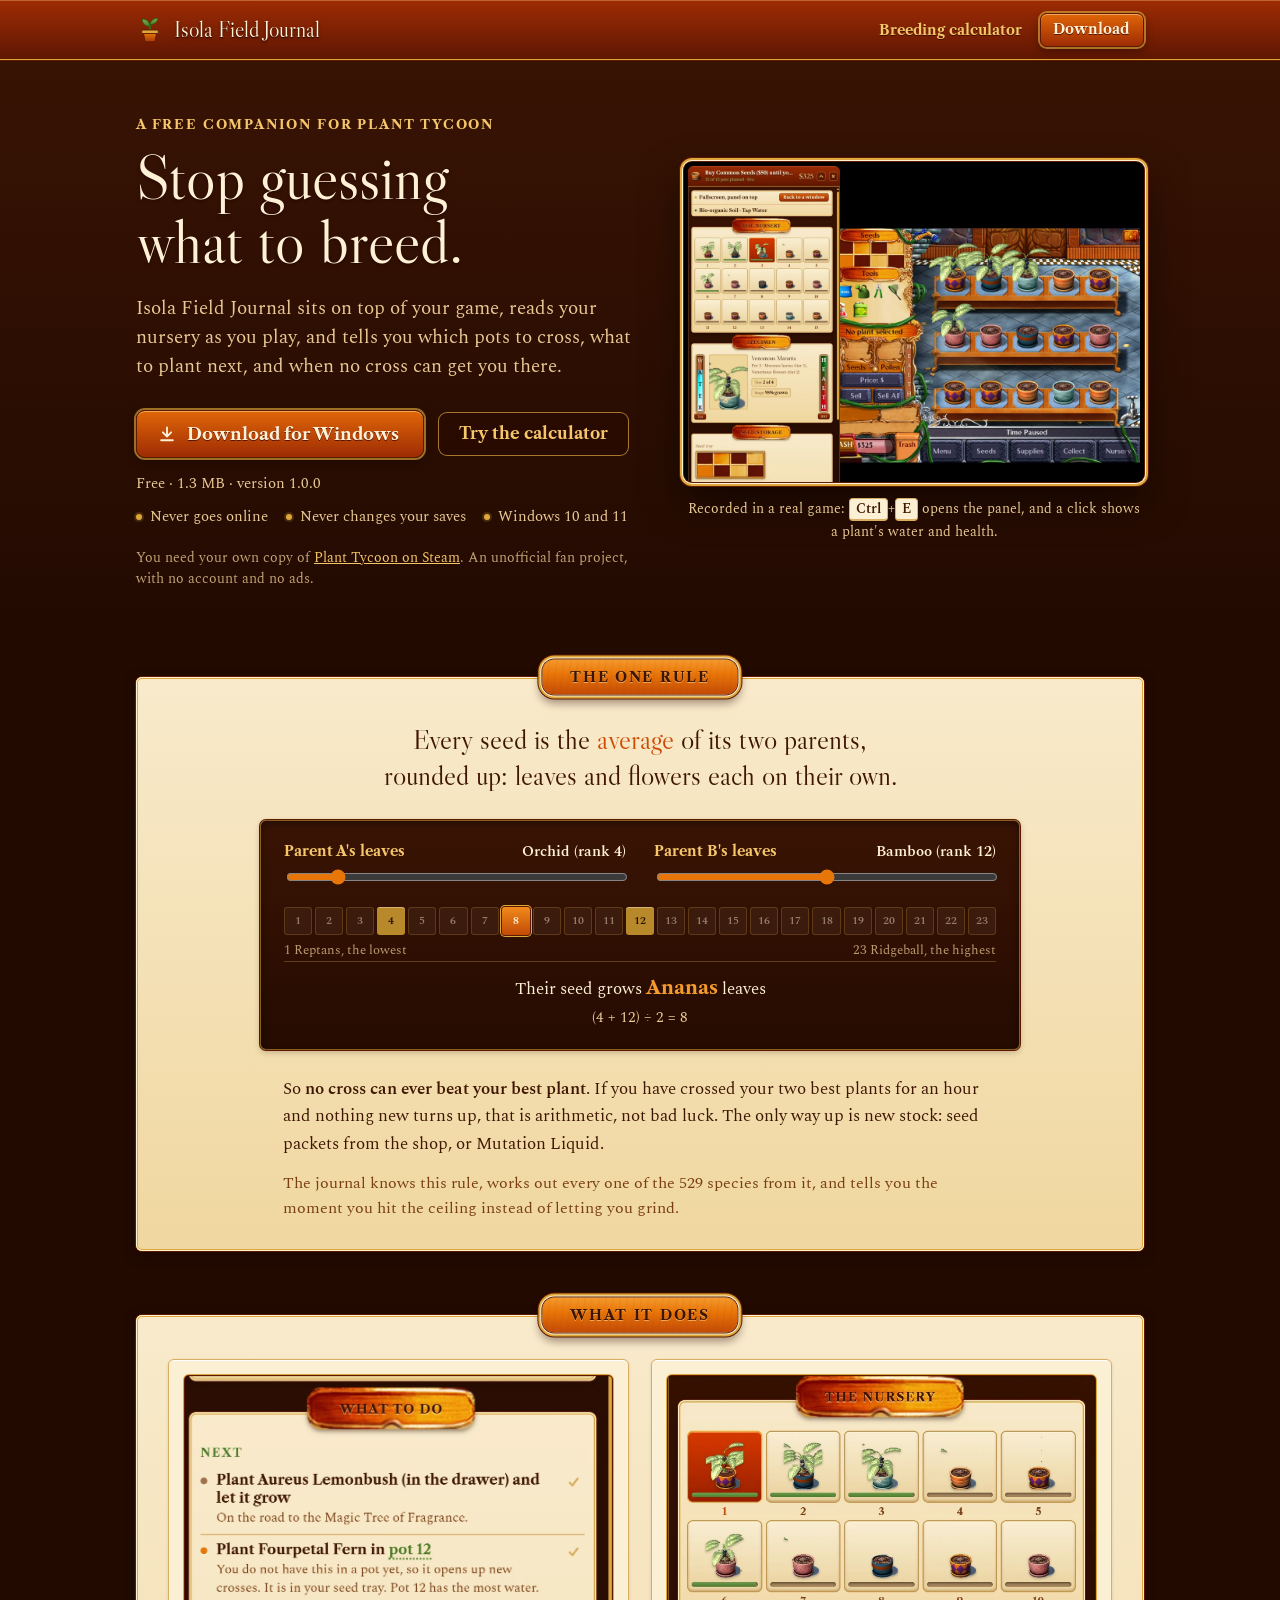
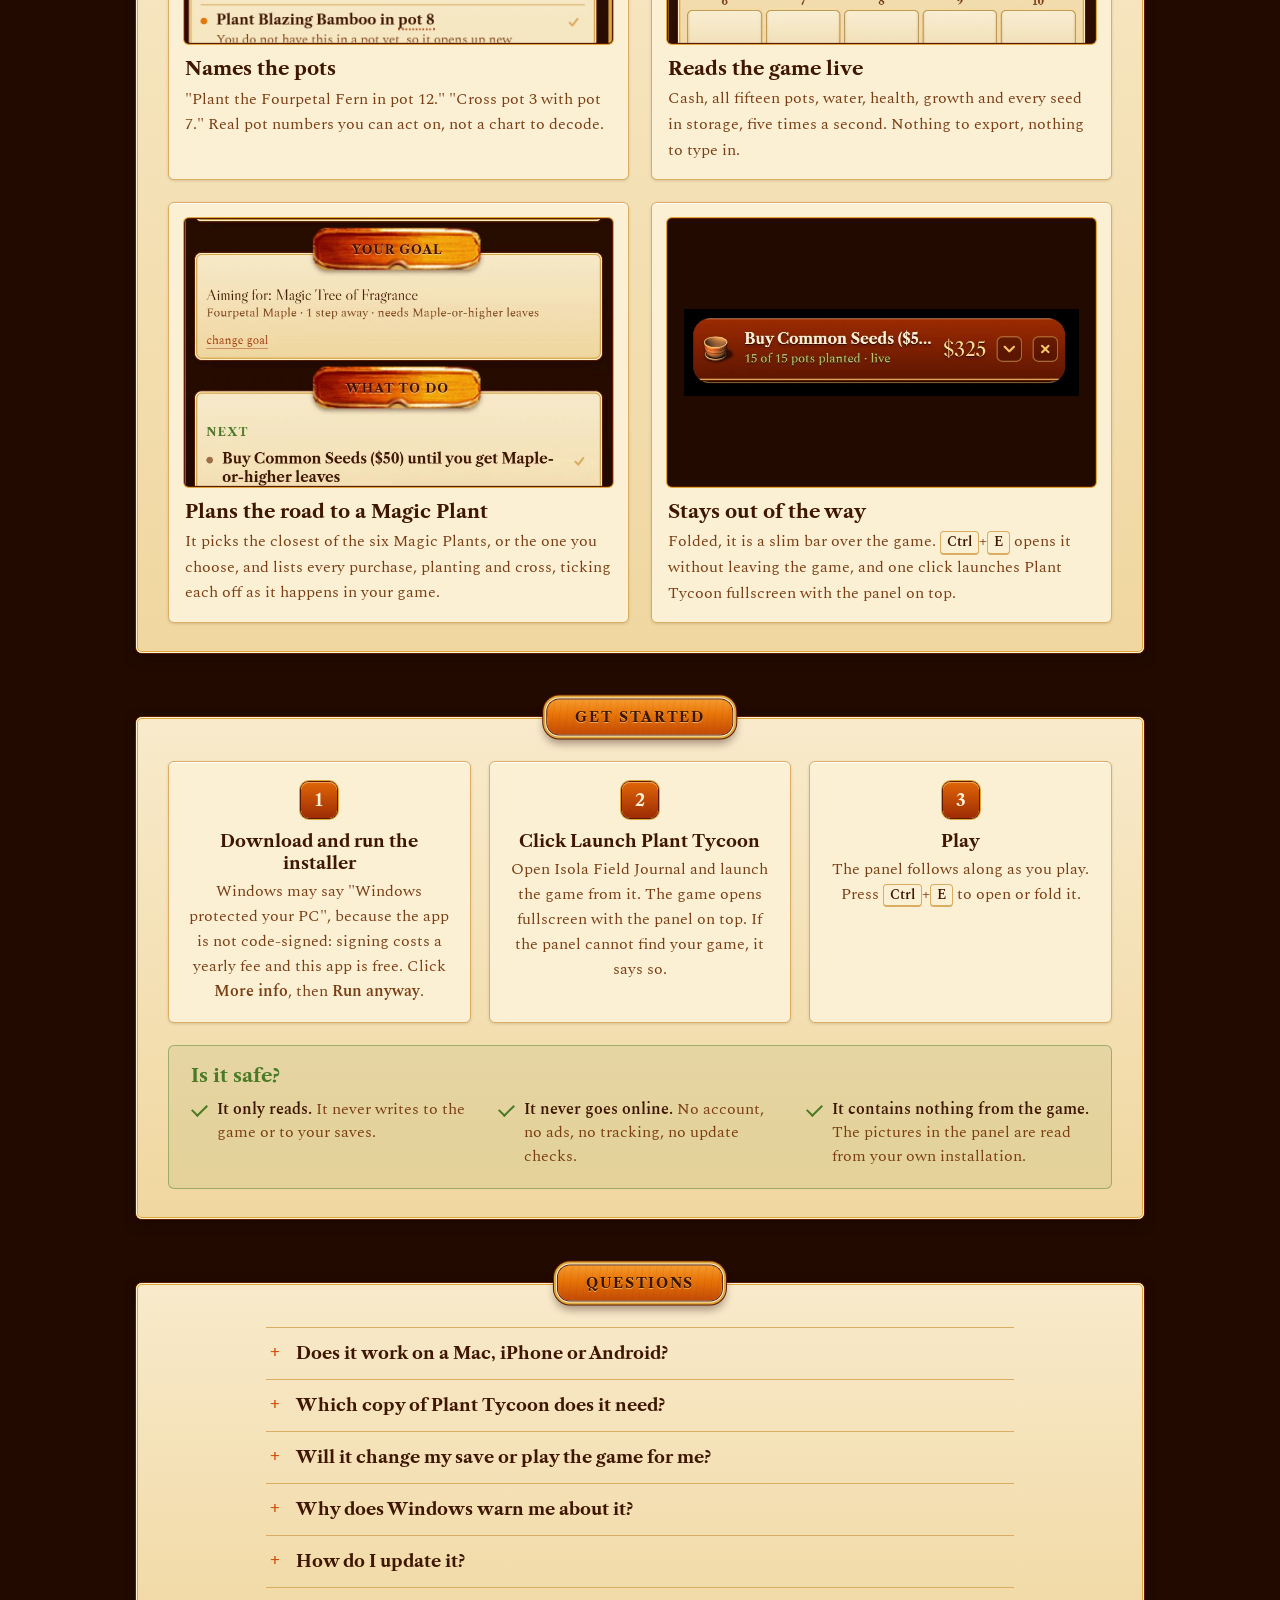
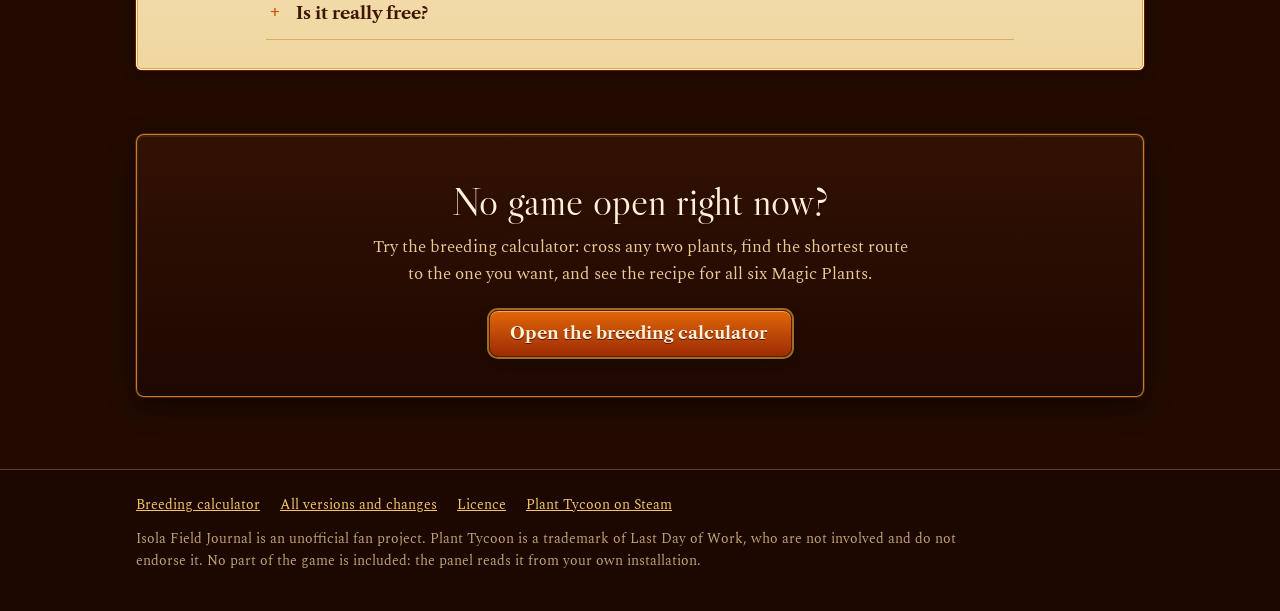
==== index.html @ 0d2daa2d "Isola Field Journal 1.0.0: website and breeding calculator Co-Authored-By: Claude Opus 5.5 <noreply@" ====
<!doctype html>
<html lang="en">
<head>
<meta charset="utf-8">
<meta name="viewport" content="width=device-width, initial-scale=1">
<title>Isola Field Journal: a live breeding companion for Plant Tycoon</title>
<meta name="description" content="A free overlay for Plant Tycoon on Windows. It reads your nursery as you play and tells you which pots to cross, what to plant next, and when no cross can get you there.">
<link rel="canonical" href="https://kjubikstronk.github.io/isola-field-journal/">
<meta property="og:type" content="website">
<meta property="og:site_name" content="Isola Field Journal">
<meta property="og:title" content="Isola Field Journal: stop guessing what to breed in Plant Tycoon">
<meta property="og:description" content="A free overlay that reads your nursery live and names the pots to cross. Windows, 1.3 MB, no account, nothing sent anywhere.">
<meta property="og:url" content="https://kjubikstronk.github.io/isola-field-journal/">
<meta property="og:image" content="https://kjubikstronk.github.io/isola-field-journal/media/og.png">
<meta property="og:image:width" content="1200">
<meta property="og:image:height" content="630">
<meta name="twitter:card" content="summary_large_image">
<meta name="color-scheme" content="dark">
<meta name="theme-color" content="#3A1404">
<link rel="icon" href="favicon.svg" type="image/svg+xml">
<link rel="stylesheet" href="site.css">
</head>
<body>

<header class="topbar">
  <div class="topbar-in">
    <a class="wordmark" href="./"><img src="favicon.svg" alt="" width="28" height="28">Isola Field Journal</a>
    <nav class="topnav" aria-label="Site">
      <a href="calculator.html">Breeding calculator</a>
      <a class="btn-wood small hide-small" href="https://github.com/Kjubikstronk/isola-field-journal/releases/latest/download/IsolaFieldJournal-setup.exe">Download</a>
    </nav>
  </div>
</header>

<main>
  <section class="hero">
    <div>
      <p class="eyebrow">A free companion for Plant Tycoon</p>
      <h1>Stop guessing what to breed.</h1>
      <p class="lede">Isola Field Journal sits on top of your game, reads your nursery as you play, and tells you which pots to cross, what to plant next, and when no cross can get you there.</p>
      <div class="cta-row">
        <a class="btn-wood" href="https://github.com/Kjubikstronk/isola-field-journal/releases/latest/download/IsolaFieldJournal-setup.exe">
          <svg viewBox="0 0 24 24" width="20" height="20" aria-hidden="true"><path d="M12 4v11M7 10l5 5 5-5M5 19.5h14" fill="none" stroke="currentColor" stroke-width="2.2" stroke-linecap="round" stroke-linejoin="round"/></svg>
          Download for Windows
        </a>
        <a class="btn-ghost" href="calculator.html">Try the calculator</a>
      </div>
      <p class="cta-meta">Free &middot; 1.3&nbsp;MB &middot; version 1.0.0</p>
      <ul class="trust" aria-label="In short">
        <li>Never goes online</li>
        <li>Never changes your saves</li>
        <li>Windows 10 and 11</li>
      </ul>
      <p class="only-small">On your phone? The app runs on a Windows PC, so open this page there. The <a href="calculator.html">breeding calculator</a> works right here.</p>
      <p class="fineprint">You need your own copy of <a href="https://store.steampowered.com/app/16120/Plant_Tycoon/">Plant Tycoon on Steam</a>. An unofficial fan project, with no account and no ads.</p>
    </div>
    <figure class="hero-media">
      <div class="frame">
        <video id="heroVideo" autoplay muted loop playsinline preload="metadata" poster="media/hero.webp" width="1180" height="820"
               aria-label="Real play: the folded panel sits beside Plant Tycoon, Ctrl+E opens it, and clicking pots shows each plant with its water and health.">
          <source src="media/hero.mp4" type="video/mp4">
        </video>
      </div>
      <figcaption>Recorded in a real game: <kbd>Ctrl</kbd>+<kbd>E</kbd> opens the panel, and a click shows a plant's water and health.</figcaption>
    </figure>
  </section>

  <section class="plate" aria-labelledby="ruleTitle">
    <h2 class="plaque" id="ruleTitle">The one rule</h2>
    <p class="big">Every seed is the <em>average</em> of its two parents, rounded up: leaves and flowers each on their own.</p>
    <div class="demo" id="demo">
      <div class="demo-parents">
        <div class="demo-row">
          <label for="rankA">Parent A's leaves</label>
          <output for="rankA" id="nameA">Orchid (rank 4)</output>
          <input type="range" id="rankA" min="1" max="23" value="4">
        </div>
        <div class="demo-row">
          <label for="rankB">Parent B's leaves</label>
          <output for="rankB" id="nameB">Bamboo (rank 12)</output>
          <input type="range" id="rankB" min="1" max="23" value="12">
        </div>
      </div>
      <div class="track" id="track" aria-hidden="true"></div>
      <div class="track-key" aria-hidden="true"><span>1 Reptans, the lowest</span><span>23 Ridgeball, the highest</span></div>
      <p class="demo-result" aria-live="polite">Their seed grows <strong id="nameChild">Ananas</strong> leaves <span class="demo-sum" id="rankChild">(4 + 12) &divide; 2 = 8</span></p>
    </div>
    <div class="narrow">
      <p>So <strong>no cross can ever beat your best plant</strong>. If you have crossed your two best plants for an hour and nothing new turns up, that is arithmetic, not bad luck. The only way up is new stock: seed packets from the shop, or Mutation Liquid.</p>
      <p class="note">The journal knows this rule, works out every one of the 529 species from it, and tells you the moment you hit the ceiling instead of letting you grind.</p>
    </div>
  </section>

  <section class="plate" aria-labelledby="doesTitle">
    <h2 class="plaque" id="doesTitle">What it does</h2>
    <div class="features">
      <article class="feature">
        <figure class="shot"><img src="media/advice.webp" width="950" height="593" alt="The panel's advice: plant the Aureus Lemonbush from the drawer, then which seed goes in which numbered pot." loading="lazy"></figure>
        <div>
          <h3>Names the pots</h3>
          <p>"Plant the Fourpetal Fern in pot 12." "Cross pot 3 with pot 7." Real pot numbers you can act on, not a chart to decode.</p>
        </div>
      </article>
      <article class="feature">
        <figure class="shot"><img src="media/seeds.webp" width="760" height="474" alt="The nursery in the panel during real play: the player's own plants in pots 1, 2, 3 and 6, with pot 1 selected." loading="lazy"></figure>
        <div>
          <h3>Reads the game live</h3>
          <p>Cash, all fifteen pots, water, health, growth and every seed in storage, five times a second. Nothing to export, nothing to type in.</p>
        </div>
      </article>
      <article class="feature">
        <figure class="shot"><img src="media/road.webp" width="760" height="474" alt="The goal in the panel during real play: aiming for the Magic Tree of Fragrance, one step away, and the next thing to do." loading="lazy"></figure>
        <div>
          <h3>Plans the road to a Magic Plant</h3>
          <p>It picks the closest of the six Magic Plants, or the one you choose, and lists every purchase, planting and cross, ticking each off as it happens in your game.</p>
        </div>
      </article>
      <article class="feature">
        <figure class="shot is-bar"><img src="media/bar.webp" width="680" height="150" alt="The panel folded into a slim bar during real play: the next step, 15 of 15 pots planted, read live, and the cash." loading="lazy"></figure>
        <div>
          <h3>Stays out of the way</h3>
          <p>Folded, it is a slim bar over the game. <kbd>Ctrl</kbd>+<kbd>E</kbd> opens it without leaving the game, and one click launches Plant Tycoon fullscreen with the panel on top.</p>
        </div>
      </article>
    </div>
  </section>

  <section class="plate" id="start" aria-labelledby="startTitle">
    <h2 class="plaque" id="startTitle">Get started</h2>
    <ol class="steps">
      <li>
        <strong>Download and run the installer</strong>
        <p>Windows may say "Windows protected your PC", because the app is not code-signed: signing costs a yearly fee and this app is free. Click <b>More info</b>, then <b>Run anyway</b>.</p>
      </li>
      <li>
        <strong>Click Launch Plant Tycoon</strong>
        <p>Open Isola Field Journal and launch the game from it. The game opens fullscreen with the panel on top. If the panel cannot find your game, it says so.</p>
      </li>
      <li>
        <strong>Play</strong>
        <p>The panel follows along as you play. Press <kbd>Ctrl</kbd>+<kbd>E</kbd> to open or fold it.</p>
      </li>
    </ol>
    <div class="safe">
      <h3>Is it safe?</h3>
      <ul>
        <li><b>It only reads.</b> It never writes to the game or to your saves.</li>
        <li><b>It never goes online.</b> No account, no ads, no tracking, no update checks.</li>
        <li><b>It contains nothing from the game.</b> The pictures in the panel are read from your own installation.</li>
      </ul>
    </div>
  </section>

  <section class="plate" aria-labelledby="faqTitle">
    <h2 class="plaque" id="faqTitle">Questions</h2>
    <div class="faq">
      <details>
        <summary>Does it work on a Mac, iPhone or Android?</summary>
        <p>No. It is for Windows 10 and 11, with the PC version of Plant Tycoon.</p>
      </details>
      <details>
        <summary>Which copy of Plant Tycoon does it need?</summary>
        <p>It is tested with the Steam version. Other PC copies installed in the usual places should work too; if the panel cannot find the game, it tells you where it looked.</p>
      </details>
      <details>
        <summary>Will it change my save or play the game for me?</summary>
        <p>Neither. It never writes anything, and it never clicks anything. It tells you what to do; you still play.</p>
      </details>
      <details>
        <summary>Why does Windows warn me about it?</summary>
        <p>Windows warns about every program that is not code-signed, and signing costs a yearly fee. This app is free, so it is not signed. Click "More info", then "Run anyway".</p>
      </details>
      <details>
        <summary>How do I update it?</summary>
        <p>Download the latest version from this page and install it over the old one. Hover over the panel's close button to see which version you have. The app never checks online by itself.</p>
      </details>
      <details>
        <summary>Is it really free?</summary>
        <p>Yes. No ads, no account, nothing to buy, now or later.</p>
      </details>
    </div>
  </section>

  <section class="closing">
    <h2>No game open right now?</h2>
    <p>Try the breeding calculator: cross any two plants, find the shortest route to the one you want, and see the recipe for all six Magic Plants.</p>
    <a class="btn-wood" href="calculator.html">Open the breeding calculator</a>
  </section>
</main>

<footer class="footer">
  <div class="footer-in">
    <nav aria-label="More">
      <a href="calculator.html">Breeding calculator</a>
      <a href="https://github.com/Kjubikstronk/isola-field-journal/releases">All versions and changes</a>
      <a href="LICENSE.txt">Licence</a>
      <a href="https://store.steampowered.com/app/16120/Plant_Tycoon/">Plant Tycoon on Steam</a>
    </nav>
    <p>Isola Field Journal is an unofficial fan project. Plant Tycoon is a trademark of Last Day of Work, who are not involved and do not endorse it. No part of the game is included: the panel reads it from your own installation.</p>
  </div>
</footer>

<script type="module" src="hook.js"></script>
</body>
</html>
---- site.css ----
/* Isola Field Journal - the website. The same field-journal look as the app
   (DESIGN.md): dark wood ground, golden cream paper, dark red-brown ink, and
   the plaque's materials - wood, gold rim - drawn in CSS. No game art. */

@font-face { font-family: "Libre Caslon Display"; src: url(fonts/libre-caslon-display-latin-400-normal.woff2) format("woff2"); font-weight: 400; font-display: swap; }
@font-face { font-family: "Libre Caslon Text"; src: url(fonts/libre-caslon-text-latin-400-normal.woff2) format("woff2"); font-weight: 400; font-display: swap; }
@font-face { font-family: "Libre Caslon Text"; src: url(fonts/libre-caslon-text-latin-700-normal.woff2) format("woff2"); font-weight: 700; font-display: swap; }
@font-face { font-family: Spectral; src: url(fonts/spectral-latin-400-normal.woff2) format("woff2"); font-weight: 400; font-display: swap; }
@font-face { font-family: Spectral; src: url(fonts/spectral-latin-600-normal.woff2) format("woff2"); font-weight: 600; font-display: swap; }

/* One theme, on purpose: the journal is dark wood with paper on it, in light
   and dark mode alike, as in the app. */
:root {
  color-scheme: dark;
  --ground-top: #3A1404;
  --ground: #220A01;
  --bar: linear-gradient(180deg, #9E2C04 0%, #5E1602 100%);
  --paper: linear-gradient(180deg, #F8EACB 0%, #F0D7A0 100%);
  --paper-flat: #F4E1B5;
  --paper-light: #FBF0D4;
  --paper-deep: #EFD59B;
  --paper-edge: #D9AE62;
  --ink: #3E1602;
  --ink-soft: #7A3E14;
  --on-ground: #FFF1D6;
  --on-ground-soft: #E9C994;
  --brass-light: #F6C76A;
  --rim-dark: #5D1A00;
  --rim-light: #FFF1D6;
  --rim-gold: #DDA73B;
  --wood-light: #E87508;
  --wood: #CF4A04;
  --wood-red: #941E00;
  --moss: #4A7A26;
  --terracotta: #B52002;
  --link: #A8380A;
  --rim: 0 0 0 1px var(--rim-dark), inset 0 0 0 1px var(--rim-light), inset 0 0 0 2px var(--rim-gold);
  --carved: 0 1px 0 rgba(40, 8, 0, .9), 0 2px 3px rgba(40, 8, 0, .55);
  --t1: #7D8F5A;
  --t2: #4A7A26;
  --t3: linear-gradient(180deg, #E87508, #CF4A04);
  --t4: linear-gradient(180deg, #CF3800, #941E00);
  --t1-flat: #7D8F5A; --t2-flat: #4A7A26; --t3-flat: #DB6006; --t4-flat: #B12B00;
}

* { box-sizing: border-box; }
html { -webkit-text-size-adjust: 100%; scroll-padding-top: 16px; }
body {
  margin: 0;
  min-height: 100vh;
  background: var(--ground) linear-gradient(180deg, var(--ground-top) 0, var(--ground) 640px) no-repeat;
  color: var(--on-ground);
  font: 400 17px/1.6 Spectral, Georgia, serif;
  font-variant-numeric: lining-nums;
  -webkit-font-smoothing: antialiased;
  text-rendering: optimizeLegibility;
}
img, video { display: block; max-width: 100%; height: auto; }
a { color: inherit; }
:focus-visible { outline: 2px solid var(--brass-light); outline-offset: 2px; border-radius: 3px; }
.sr-only { position: absolute; width: 1px; height: 1px; margin: -1px; padding: 0; overflow: hidden; clip: rect(0 0 0 0); white-space: nowrap; border: 0; }

/* ---- the bar across the top: the app's own wood bar ---- */
.topbar {
  background: var(--bar);
  border-bottom: 1px solid var(--rim-dark);
  box-shadow: inset 0 1px 0 rgba(255, 200, 120, .35), inset 0 -1px 0 var(--rim-gold);
}
.topbar-in {
  max-width: 1040px;
  margin: 0 auto;
  padding: 0 16px;
  min-height: 60px;
  display: flex;
  align-items: center;
  gap: 16px;
}
.wordmark {
  display: flex;
  align-items: center;
  gap: 10px;
  text-decoration: none;
  font: 400 22px/1.1 "Libre Caslon Display", Georgia, serif;
  color: var(--rim-light);
  text-shadow: var(--carved);
  margin-right: auto;
}
.wordmark img { width: 28px; height: 28px; }
.topnav { display: flex; align-items: center; gap: 18px; }
.topnav a:not(.btn-wood) {
  font: 700 14px/1 "Libre Caslon Text", Georgia, serif;
  color: var(--brass-light);
  text-decoration: none;
  text-shadow: 0 1px 0 rgba(40, 8, 0, .7);
}
.topnav a:not(.btn-wood):hover { color: var(--rim-light); }

main { max-width: 1040px; margin: 0 auto; padding: 0 16px 24px; }

/* ---- buttons: a piece of the plaque's wood with its gold edge ---- */
.btn-wood {
  display: inline-flex;
  align-items: center;
  gap: 10px;
  padding: 13px 24px 13px 20px;
  border: 1px solid var(--rim-dark);
  border-radius: 9px;
  background: linear-gradient(180deg, #E06608 0%, #9E2C04 100%);
  box-shadow: inset 0 1px 0 rgba(243, 174, 105, .9), 0 0 0 2px rgba(221, 167, 59, .65), 0 4px 10px rgba(20, 6, 0, .45);
  color: var(--rim-light);
  text-shadow: 0 1px 0 rgba(60, 10, 0, .8);
  font: 700 17px/1.1 "Libre Caslon Text", Georgia, serif;
  text-decoration: none;
  cursor: pointer;
  transition: scale .15s ease-out;
}
.btn-wood:hover { background: linear-gradient(180deg, #EE7A10 0%, #B23604 100%); color: #fff; }
.btn-wood:active { scale: .96; }
.btn-wood svg { flex: 0 0 auto; }
.btn-wood.small { padding: 8px 14px 8px 12px; font-size: 14px; gap: 7px; border-radius: 7px; }

.btn-paper {
  display: inline-flex;
  align-items: center;
  gap: 8px;
  padding: 9px 16px;
  border: 1px solid var(--paper-edge);
  border-radius: 7px;
  background: var(--paper-light);
  box-shadow: inset 0 1px 0 #fff, 0 1px 2px rgba(60, 20, 0, .18);
  color: var(--ink);
  font: 700 14px/1.1 "Libre Caslon Text", Georgia, serif;
  text-decoration: none;
  cursor: pointer;
  transition: scale .15s ease-out;
}
.btn-paper:hover { background: #fff; border-color: var(--rim-gold); }
.btn-paper:active { scale: .96; }

/* The quiet second button on the dark wood: a gold outline. */
.btn-ghost {
  display: inline-flex;
  align-items: center;
  padding: 12px 20px;
  border-radius: 9px;
  border: 1px solid rgba(221, 167, 59, .7);
  background: rgba(40, 8, 0, .35);
  color: var(--brass-light);
  font: 700 16px/1.1 "Libre Caslon Text", Georgia, serif;
  text-decoration: none;
  transition: scale .15s ease-out;
}
.btn-ghost:hover { background: rgba(221, 167, 59, .18); color: var(--rim-light); }
.btn-ghost:active { scale: .96; }

/* ---- hero ---- */
.hero {
  display: grid;
  grid-template-columns: minmax(0, 1.05fr) minmax(0, .95fr);
  gap: 40px;
  align-items: center;
  padding: 56px 0 24px;
}
.eyebrow {
  margin: 0 0 12px;
  font: 700 13px/1.2 "Libre Caslon Text", Georgia, serif;
  letter-spacing: .14em;
  text-transform: uppercase;
  color: var(--brass-light);
  text-wrap: balance;
}
/* A phone cannot run it: say so where the download button is. */
.only-small { display: none; }
@media (max-width: 760px) {
  .only-small { display: block; margin: 14px 0 0; font-size: 15px; color: var(--on-ground-soft); }
  .only-small a { color: var(--brass-light); }
}
h1 {
  margin: 0;
  font: 400 clamp(38px, 6.2vw, 62px)/1.04 "Libre Caslon Display", Georgia, serif;
  color: var(--rim-light);
  text-shadow: var(--carved);
  text-wrap: balance;
}
.lede {
  margin: 20px 0 28px;
  max-width: 34em;
  font-size: 19px;
  line-height: 1.55;
  color: var(--on-ground-soft);
  text-wrap: pretty;
}
.cta-row { display: flex; flex-wrap: wrap; align-items: center; gap: 12px 14px; }
.cta-meta { margin: 14px 0 0; font-size: 15px; color: var(--on-ground-soft); }
/* Three short facts, set off by gold dots. */
.trust { list-style: none; margin: 10px 0 0; padding: 0; display: flex; flex-wrap: wrap; gap: 4px 18px; font-size: 14.5px; color: var(--on-ground-soft); }
.trust li { display: inline-flex; align-items: center; gap: 8px; }
.trust li::before { content: ""; width: 6px; height: 6px; border-radius: 50%; background: var(--rim-gold); box-shadow: 0 0 0 2px rgba(221, 167, 59, .2); }
.fineprint { margin: 18px 0 0; font-size: 14px; line-height: 1.5; color: rgba(233, 201, 148, .8); max-width: 36em; }
.fineprint a { color: var(--brass-light); }

/* The picture of the panel sits in a gilt frame, like the app's gauges. */
.hero-media { margin: 0; justify-self: center; }
.frame {
  margin: 0;
  border-radius: 8px;
  overflow: hidden;
  background: var(--ground);
  box-shadow: 0 0 0 1px var(--rim-dark), 0 0 0 2px var(--rim-light), 0 0 0 4px var(--rim-gold),
    0 0 0 5px var(--rim-dark), 0 18px 40px rgba(0, 0, 0, .55);
}
.frame img, .frame video { width: 100%; }
.hero-media .frame { max-width: 520px; }
.hero-media figcaption { margin-top: 16px; text-align: center; font-size: 14px; line-height: 1.6; color: var(--on-ground-soft); }

/* ---- plates: paper with the plaque's rim, the title mounted on its top edge ---- */
.plate {
  position: relative;
  margin-top: 64px;
  padding: 44px 32px 30px;
  border-radius: 6px;
  background: var(--paper);
  color: var(--ink);
  box-shadow: var(--rim), 0 4px 12px rgba(20, 6, 0, .5);
}
.plate > .plaque { position: absolute; top: 0; left: 50%; transform: translate(-50%, -50%); }
.plaque {
  margin: 0;
  display: inline-block;
  padding: 10px 28px 11px;
  border-radius: 12px;
  font: 700 14px/1 "Libre Caslon Text", Georgia, serif;
  letter-spacing: .12em;
  text-transform: uppercase;
  white-space: nowrap;
  color: #3B1402;
  text-shadow: 0 1px 0 rgba(255, 228, 170, .55);
  background:
    repeating-linear-gradient(97deg, rgba(150, 40, 0, .09) 0 1px, transparent 1px 7px),
    linear-gradient(180deg, #F59A2C 0%, #E87508 42%, #C24A06 100%);
  box-shadow: 0 0 0 1px var(--rim-dark), 0 0 0 2px var(--rim-light), 0 0 0 4px var(--rim-gold),
    0 0 0 5px var(--rim-dark), 0 6px 8px 3px rgba(40, 8, 0, .4);
}
.plate h3 {
  margin: 0 0 6px;
  font: 700 19px/1.25 "Libre Caslon Text", Georgia, serif;
  color: var(--ink);
}
.plate p { margin: 0 0 14px; text-wrap: pretty; }
.plate p:last-child { margin-bottom: 0; }
.plate a { color: var(--link); }
.plate .big {
  font: 400 clamp(22px, 3.2vw, 28px)/1.3 "Libre Caslon Display", Georgia, serif;
  color: var(--ink);
  text-align: center;
  max-width: 26em;
  margin: 0 auto 26px;
  text-wrap: balance;
}
.plate .big em { font-style: normal; color: var(--wood); }
.plate .note { color: var(--ink-soft); font-size: 15.5px; }
.narrow { max-width: 42em; margin-left: auto; margin-right: auto; }

/* ---- the one rule, live ---- */
/* The demo sits in a dark wood inset on the paper, like the panel's own bar. */
.demo {
  max-width: 760px;
  margin: 0 auto 26px;
  padding: 22px 24px 20px;
  border-radius: 6px;
  background: linear-gradient(180deg, #3A1404 0%, #250B01 100%);
  color: var(--on-ground);
  box-shadow: 0 0 0 1px var(--rim-dark), inset 0 0 0 1px rgba(221, 167, 59, .55), inset 0 3px 8px rgba(0, 0, 0, .45),
    0 2px 6px rgba(40, 10, 0, .25);
}
.demo-parents { display: grid; grid-template-columns: repeat(2, minmax(0, 1fr)); gap: 14px 28px; }
.demo-row {
  display: grid;
  grid-template-columns: minmax(0, 1fr) auto;
  align-items: baseline;
  gap: 6px 12px;
}
.demo-row label { font: 700 14px/1.3 "Libre Caslon Text", Georgia, serif; color: var(--brass-light); }
.demo-row output { font: 600 15px/1.2 Spectral, Georgia, serif; color: var(--on-ground); text-align: right; }
.demo-row input[type="range"] { grid-column: 1 / -1; width: 100%; accent-color: var(--wood-light); }
/* The 23 ranks as numbered tiles: the parents in gold, the seed in the plaque's wood. */
.track {
  display: grid;
  grid-template-columns: repeat(23, minmax(0, 1fr));
  gap: 3px;
  margin: 20px 0 6px;
}
.track span {
  display: grid;
  place-items: center;
  height: 28px;
  border-radius: 3px;
  font: 600 11px/1 Spectral, Georgia, serif;
  font-variant-numeric: tabular-nums;
  color: rgba(255, 241, 214, .45);
  background: rgba(255, 241, 214, .05);
  box-shadow: inset 0 0 0 1px rgba(221, 167, 59, .22);
}
.track span.is-a, .track span.is-b { background: #B8892B; color: #2A0E02; box-shadow: inset 0 1px 0 rgba(255, 241, 214, .4); }
.track span.is-child {
  background: linear-gradient(180deg, #F08A1C, #C24A06);
  color: var(--rim-light);
  box-shadow: 0 0 0 1px var(--rim-dark), 0 0 0 2px var(--rim-gold);
}
.track-key { display: flex; justify-content: space-between; gap: 12px; font-size: 12.5px; color: rgba(233, 201, 148, .75); }
.demo-result {
  margin: 16px 0 0;
  padding-top: 14px;
  border-top: 1px solid rgba(221, 167, 59, .3);
  text-align: center;
  font-size: 17px;
}
.demo-result strong { font: 700 19px/1.3 "Libre Caslon Text", Georgia, serif; color: #F59A2C; }
.demo-sum { display: block; margin-top: 4px; font-size: 14.5px; color: var(--on-ground-soft); font-variant-numeric: tabular-nums; }

/* ---- what it does ---- */
.features {
  display: grid;
  grid-template-columns: repeat(2, minmax(0, 1fr));
  gap: 22px;
}
.feature {
  display: flex;
  flex-direction: column;
  gap: 14px;
  padding: 16px;
  border-radius: 6px;
  background: var(--paper-light);
  border: 1px solid var(--paper-edge);
  box-shadow: inset 0 1px 0 #fff, 0 1px 3px rgba(60, 20, 0, .15);
}
.feature .shot {
  margin: 0;
  border-radius: 4px;
  overflow: hidden;
  background: var(--ground);
  box-shadow: 0 0 0 1px var(--rim-dark), 0 0 0 2px var(--rim-gold);
}
.feature .shot img { width: 100%; outline: 1px solid rgba(0, 0, 0, .1); outline-offset: -1px; }
/* The folded bar is a strip: it sits in the middle of a frame as tall as the others. */
.feature .shot.is-bar { aspect-ratio: 950 / 593; display: grid; place-items: center; padding: 0 16px; }
.feature .shot.is-bar img { outline: 0; }
.feature p { font-size: 16px; color: var(--ink-soft); }

/* ---- getting started ---- */
/* Three step cards side by side, each numbered on a piece of the plaque's wood. */
.steps {
  list-style: none;
  margin: 0;
  padding: 0;
  display: grid;
  grid-template-columns: repeat(3, minmax(0, 1fr));
  gap: 18px;
  counter-reset: step;
}
.steps li {
  counter-increment: step;
  padding: 20px 18px 18px;
  border-radius: 6px;
  background: var(--paper-light);
  border: 1px solid var(--paper-edge);
  box-shadow: inset 0 1px 0 #fff, 0 1px 3px rgba(60, 20, 0, .15);
  text-align: center;
}
.steps li::before {
  content: counter(step);
  width: 36px;
  height: 36px;
  margin: 0 auto 12px;
  display: grid;
  place-items: center;
  border-radius: 8px;
  font: 700 17px/1 "Libre Caslon Text", Georgia, serif;
  color: var(--rim-light);
  background: linear-gradient(180deg, #E06608, #9E2C04);
  box-shadow: 0 0 0 1px var(--rim-dark), 0 0 0 2px var(--rim-gold), inset 0 1px 0 rgba(243, 174, 105, .8);
}
.steps strong { font: 700 17px/1.3 "Libre Caslon Text", Georgia, serif; display: block; margin-bottom: 6px; }
.steps p { margin: 0; font-size: 15.5px; color: var(--ink-soft); }
kbd {
  display: inline-block;
  padding: 1px 6px;
  border-radius: 4px;
  border: 1px solid var(--paper-edge);
  border-bottom-width: 2px;
  background: var(--paper-light);
  font: 600 14px/1.3 Spectral, Georgia, serif;
  color: var(--ink);
}
.safe {
  margin: 22px 0 0;
  padding: 18px 22px 20px;
  border-radius: 6px;
  background: rgba(74, 122, 38, .08);
  border: 1px solid rgba(74, 122, 38, .45);
}
.safe h3 { color: var(--moss); margin-bottom: 10px; }
.safe ul { list-style: none; margin: 0; padding: 0; display: grid; grid-template-columns: repeat(3, minmax(0, 1fr)); gap: 10px 24px; }
.safe li { position: relative; padding-left: 26px; font-size: 15.5px; line-height: 1.5; color: var(--ink-soft); }
.safe li b { color: var(--ink); }
/* A drawn check mark, in the moss green of "go". */
.safe li::before {
  content: "";
  position: absolute;
  left: 4px;
  top: 3px;
  width: 7px;
  height: 13px;
  border: solid var(--moss);
  border-width: 0 2.5px 2.5px 0;
  transform: rotate(45deg);
}

/* ---- questions ---- */
.faq { max-width: 44em; margin: 0 auto; }
.faq details { border-top: 1px solid var(--paper-edge); }
.faq details:last-child { border-bottom: 1px solid var(--paper-edge); }
.faq summary {
  cursor: pointer;
  padding: 14px 4px;
  font: 700 17px/1.35 "Libre Caslon Text", Georgia, serif;
  list-style: none;
  display: flex;
  gap: 12px;
  align-items: baseline;
}
.faq summary::-webkit-details-marker { display: none; }
.faq summary::before { content: "+"; flex: 0 0 auto; width: 14px; color: var(--wood); font-size: 20px; line-height: 1; }
.faq details[open] summary::before { content: "\2212"; }
.faq details > p { margin: 0 0 16px 30px; color: var(--ink-soft); }

/* ---- the closing call ---- */
/* A framed card of dark wood with a gold edge. */
.closing {
  margin-top: 64px;
  padding: 44px 28px 40px;
  border-radius: 8px;
  text-align: center;
  background: linear-gradient(180deg, #321103 0%, #1E0801 100%);
  box-shadow: 0 0 0 1px var(--rim-dark), inset 0 0 0 1px rgba(221, 167, 59, .75), inset 0 1px 0 2px rgba(255, 200, 120, .08),
    0 10px 28px rgba(0, 0, 0, .45);
}
.closing h2 {
  margin: 0 0 10px;
  font: 400 clamp(28px, 4.4vw, 40px)/1.15 "Libre Caslon Display", Georgia, serif;
  color: var(--rim-light);
  text-shadow: var(--carved);
  text-wrap: balance;
}
.closing p { margin: 0 auto 22px; max-width: 32em; color: var(--on-ground-soft); }

/* ---- footer ---- */
.footer {
  margin-top: 48px;
  border-top: 1px solid rgba(221, 167, 59, .35);
  background: rgba(0, 0, 0, .18);
}
.footer-in { max-width: 1040px; margin: 0 auto; padding: 24px 16px 32px; font-size: 14px; line-height: 1.6; color: rgba(233, 201, 148, .8); }
.footer nav { display: flex; flex-wrap: wrap; gap: 6px 20px; margin-bottom: 12px; }
.footer a { color: var(--brass-light); }
.footer p { margin: 0 0 6px; max-width: 60em; }

/* ---- calculator ---- */
.page-head { padding: 48px 0 8px; text-align: center; }
.page-head h1 { font-size: clamp(32px, 5.4vw, 52px); }
.page-head .lede { margin: 16px auto 0; }
.tool { max-width: 760px; margin-left: auto; margin-right: auto; }
.field { display: flex; flex-direction: column; gap: 6px; min-width: 0; }
.field > span { font: 700 14px/1.3 "Libre Caslon Text", Georgia, serif; color: var(--ink); }
.field input {
  width: 100%;
  min-width: 0;
  padding: 10px 12px;
  border-radius: 6px;
  border: 1px solid var(--paper-edge);
  background: #FFF8E6;
  box-shadow: inset 0 1px 2px rgba(60, 20, 0, .15);
  color: var(--ink);
  font: 400 17px/1.3 Spectral, Georgia, serif;
}
.field input:focus-visible { outline: 2px solid var(--wood); outline-offset: 1px; }
.field input[aria-invalid="true"] { border-color: var(--terracotta); }
.cross-row {
  display: grid;
  grid-template-columns: minmax(0, 1fr) auto minmax(0, 1fr);
  align-items: end;
  gap: 12px;
}
.times { padding-bottom: 10px; font: 400 26px/1 "Libre Caslon Display", Georgia, serif; color: var(--ink-soft); }
.result {
  margin-top: 18px;
  padding: 16px 18px;
  border-radius: 6px;
  background: var(--paper-light);
  border: 1px solid var(--rim-gold);
  box-shadow: 0 0 0 1px var(--rim-dark), inset 0 0 0 1px var(--rim-light);
}
.result:empty { display: none; }
.result .name { font: 400 26px/1.2 "Libre Caslon Display", Georgia, serif; color: var(--ink); }
.result p { margin: 6px 0 0; color: var(--ink-soft); }
.result .magic-note { color: var(--wood); font-weight: 600; }
.result.is-error { border-color: var(--terracotta); box-shadow: none; }
.tier {
  display: inline-block;
  min-width: 26px;
  padding: 1px 6px;
  border-radius: 4px;
  border: 1px solid var(--rim-dark);
  box-shadow: inset 0 1px 0 rgba(255, 241, 214, .45);
  font: 700 12px/1.4 "Libre Caslon Text", Georgia, serif;
  color: var(--rim-light);
  text-align: center;
  vertical-align: 2px;
}
.tier.t1 { background: var(--t1); }
.tier.t2 { background: var(--t2); }
.tier.t3 { background: var(--t3); }
.tier.t4 { background: var(--t4); }

.own-add { display: grid; grid-template-columns: minmax(0, 1fr) auto; gap: 10px; align-items: end; }
.chips { list-style: none; margin: 12px 0 18px; padding: 0; display: flex; flex-wrap: wrap; gap: 8px; }
.chips:empty::before { content: "No plants yet: add the ones you grow or hold as seed."; color: var(--ink-soft); font-style: italic; font-size: 15px; }
.chips li {
  display: inline-flex;
  align-items: center;
  gap: 4px;
  padding: 3px 4px 3px 11px;
  border-radius: 999px;
  background: var(--paper-light);
  border: 1px solid var(--paper-edge);
  font: 600 15px/1.3 Spectral, Georgia, serif;
}
.chips button {
  width: 24px;
  height: 24px;
  display: grid;
  place-items: center;
  padding: 0;
  border: 0;
  border-radius: 50%;
  background: transparent;
  color: var(--ink-soft);
  cursor: pointer;
}
.chips button:hover { background: var(--paper-deep); color: var(--terracotta); }
.route { margin: 0; padding: 0; list-style: none; counter-reset: route; }
.route li {
  position: relative;
  padding: 8px 0 8px 36px;
  border-top: 1px solid var(--paper-edge);
  counter-increment: route;
}
.route li:first-child { border-top: 0; }
.route li::before {
  content: counter(route);
  position: absolute;
  left: 0;
  top: 9px;
  width: 24px;
  height: 24px;
  display: grid;
  place-items: center;
  border-radius: 50%;
  background: var(--moss);
  color: var(--rim-light);
  font: 700 13px/1 "Libre Caslon Text", Georgia, serif;
}
.route b { font-weight: 600; color: var(--ink); }

.magic-grid { display: grid; grid-template-columns: repeat(3, minmax(0, 1fr)); gap: 18px; }
.magic {
  display: flex;
  flex-direction: column;
  padding: 16px;
  border-radius: 6px;
  background: var(--paper-light);
  border: 1px solid var(--paper-edge);
  box-shadow: inset 0 1px 0 #fff, 0 1px 3px rgba(60, 20, 0, .15);
}
.magic h3 { font-size: 18px; margin-bottom: 2px; }
.magic .species { margin: 0 0 10px; font: 400 17px/1.3 "Libre Caslon Display", Georgia, serif; color: var(--wood); }
.magic p { margin: 0 0 8px; font-size: 15.5px; color: var(--ink-soft); }
.magic .btn-paper { margin-top: auto; align-self: flex-start; }

.chart-wrap { overflow-x: auto; margin: 0 -8px; padding: 4px 8px 8px; }
.chart {
  display: grid;
  grid-template-columns: 7.5em repeat(23, minmax(18px, 1fr));
  gap: 2px;
  min-width: 600px;
  font-size: 12px;
}
.chart .col-head {
  writing-mode: vertical-rl;
  transform: rotate(180deg);
  justify-self: center;
  padding-bottom: 4px;
  font: 600 11.5px/1 Spectral, Georgia, serif;
  color: var(--ink-soft);
  white-space: nowrap;
}
.chart .row-head { font: 600 12.5px/18px Spectral, Georgia, serif; color: var(--ink-soft); white-space: nowrap; overflow: hidden; text-overflow: ellipsis; }
.chart button {
  aspect-ratio: 1;
  min-height: 18px;
  padding: 0;
  border: 0;
  border-radius: 2px;
  cursor: pointer;
  transition: scale .15s ease-out;
}
.chart button:active { scale: .96; }
.chart button.t1 { background: var(--t1-flat); }
.chart button.t2 { background: var(--t2-flat); }
.chart button.t3 { background: var(--t3-flat); }
.chart button.t4 { background: var(--t4-flat); }
.chart button.is-magic { box-shadow: inset 0 0 0 2px var(--brass-light), 0 0 0 1px var(--rim-dark); }
.chart button[aria-pressed="true"] { outline: 2px solid var(--ink); outline-offset: 1px; }
.legend { display: flex; flex-wrap: wrap; gap: 8px 18px; margin: 4px 0 14px; font-size: 14px; color: var(--ink-soft); }
.legend span { display: inline-flex; align-items: center; gap: 6px; }
.legend i { width: 14px; height: 14px; border-radius: 2px; display: inline-block; }

.all-species summary { cursor: pointer; font: 700 16px/1.4 "Libre Caslon Text", Georgia, serif; padding: 8px 0; }
.species-columns { columns: 3 220px; column-gap: 28px; margin-top: 8px; }
.species-columns section { break-inside: avoid; margin-bottom: 14px; }
.species-columns h4 { margin: 0 0 4px; font: 700 14px/1.3 "Libre Caslon Text", Georgia, serif; color: var(--ink); }
.species-columns ul { margin: 0; padding: 0; list-style: none; font-size: 14px; line-height: 1.5; color: var(--ink-soft); }

.cta-band {
  margin-top: 64px;
  padding: 28px;
  border-radius: 8px;
  text-align: center;
  background: var(--bar);
  box-shadow: 0 0 0 1px var(--rim-dark), inset 0 1px 0 rgba(255, 200, 120, .35), 0 0 0 3px var(--rim-gold), 0 0 0 4px var(--rim-dark);
}
.cta-band h2 { margin: 0 0 8px; font: 400 clamp(24px, 3.6vw, 32px)/1.2 "Libre Caslon Display", Georgia, serif; color: var(--rim-light); text-shadow: var(--carved); }
.cta-band p { margin: 0 auto 18px; max-width: 34em; color: var(--on-ground-soft); }
.cta-band .btn-wood { box-shadow: inset 0 1px 0 rgba(243, 174, 105, .9), 0 0 0 2px var(--rim-gold), 0 4px 10px rgba(20, 6, 0, .45); }

/* ---- small screens ---- */
@media (max-width: 760px) {
  .hero { grid-template-columns: minmax(0, 1fr); gap: 32px; padding-top: 36px; }
  .hero-media .frame { max-width: 340px; }
  .plate { padding: 40px 18px 22px; margin-top: 56px; }
  .plaque { font-size: 12.5px; padding: 9px 20px 10px; }
  .features { grid-template-columns: minmax(0, 1fr); }
  .magic-grid { grid-template-columns: minmax(0, 1fr); }
  .demo { padding: 16px 14px 14px; }
  .demo-parents { grid-template-columns: minmax(0, 1fr); }
  /* 23 tiles do not fit a phone in one row: two rows of 12 and 11. */
  .track { grid-template-columns: repeat(12, minmax(0, 1fr)); }
  .steps, .safe ul { grid-template-columns: minmax(0, 1fr); }
  .closing { padding: 34px 18px 30px; }
  .cross-row { grid-template-columns: minmax(0, 1fr); }
  .times { padding: 0; text-align: center; }
  .topnav .hide-small { display: none; }
  .wordmark { font-size: 19px; }
}
@media (min-width: 761px) and (max-width: 960px) {
  .magic-grid { grid-template-columns: repeat(2, minmax(0, 1fr)); }
}

@media (prefers-reduced-motion: reduce) {
  *, *::before, *::after { transition-duration: .01ms !important; animation-duration: .01ms !important; }
}
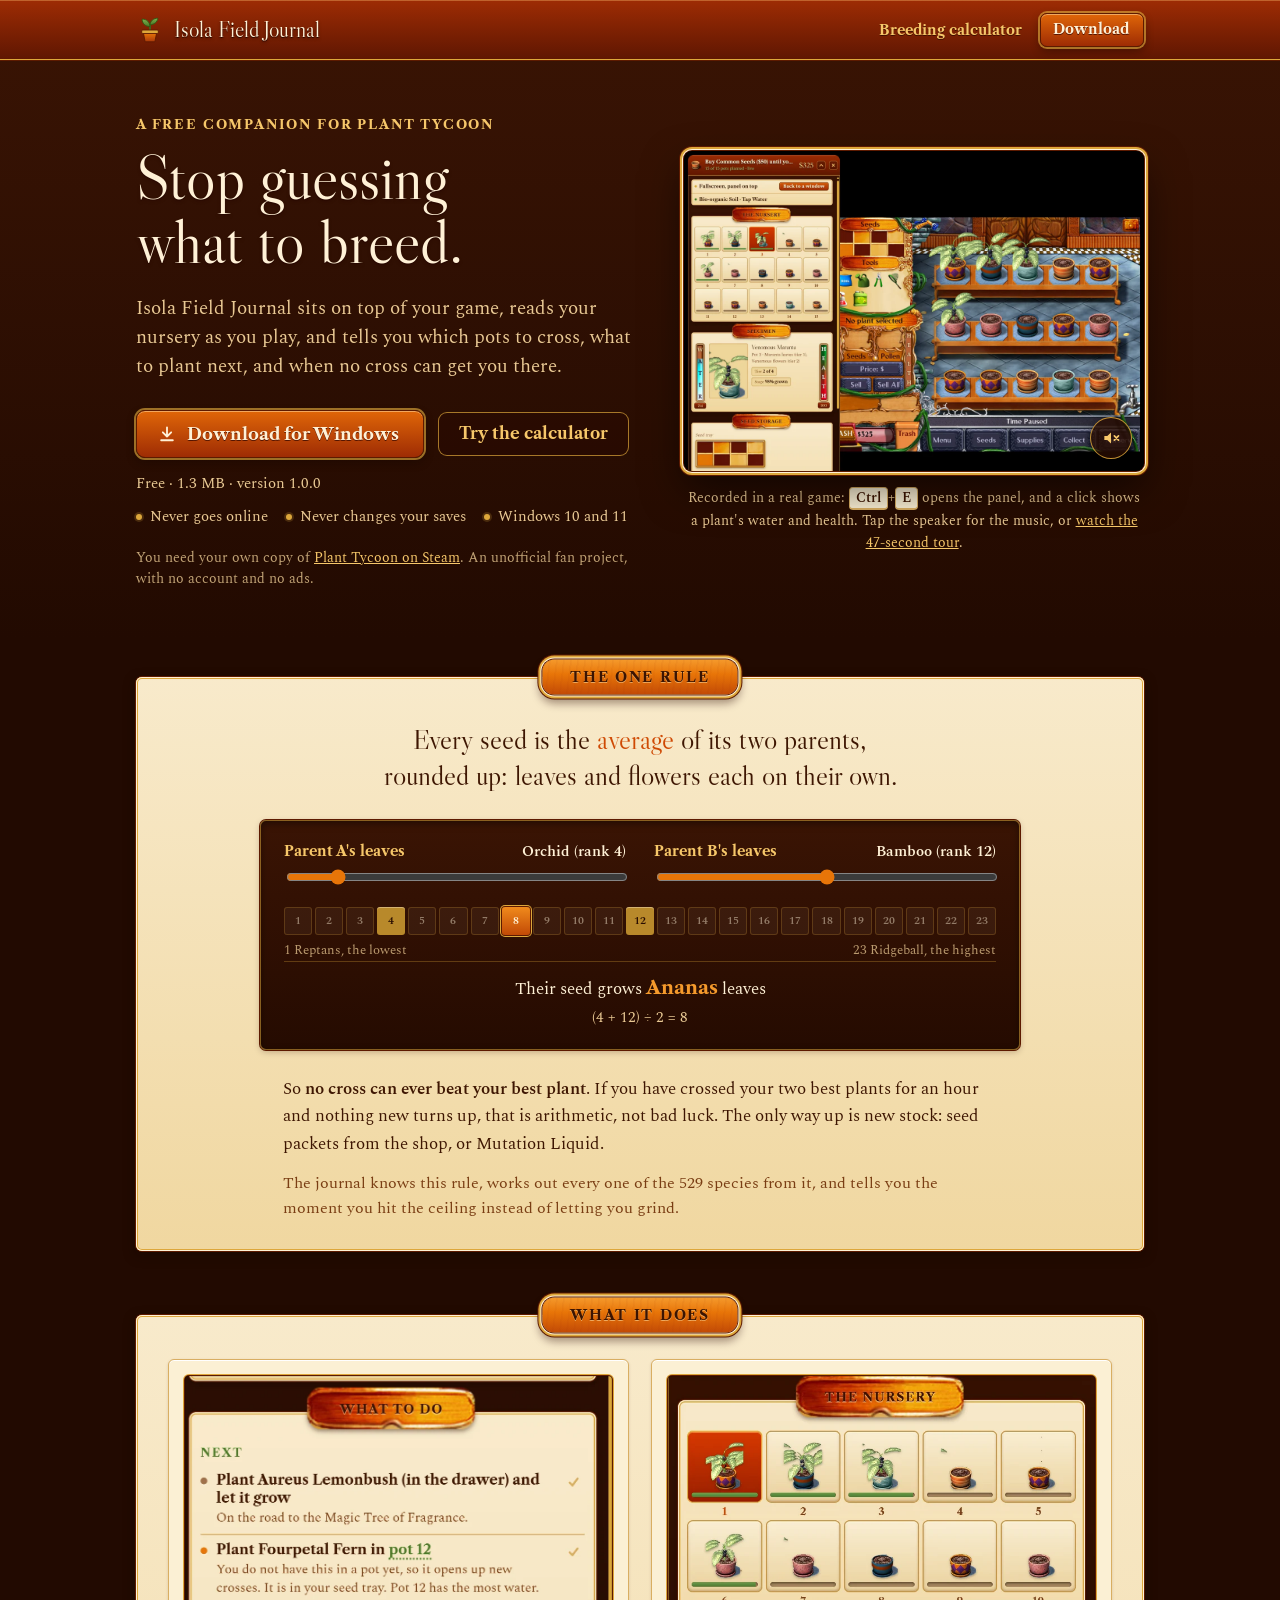
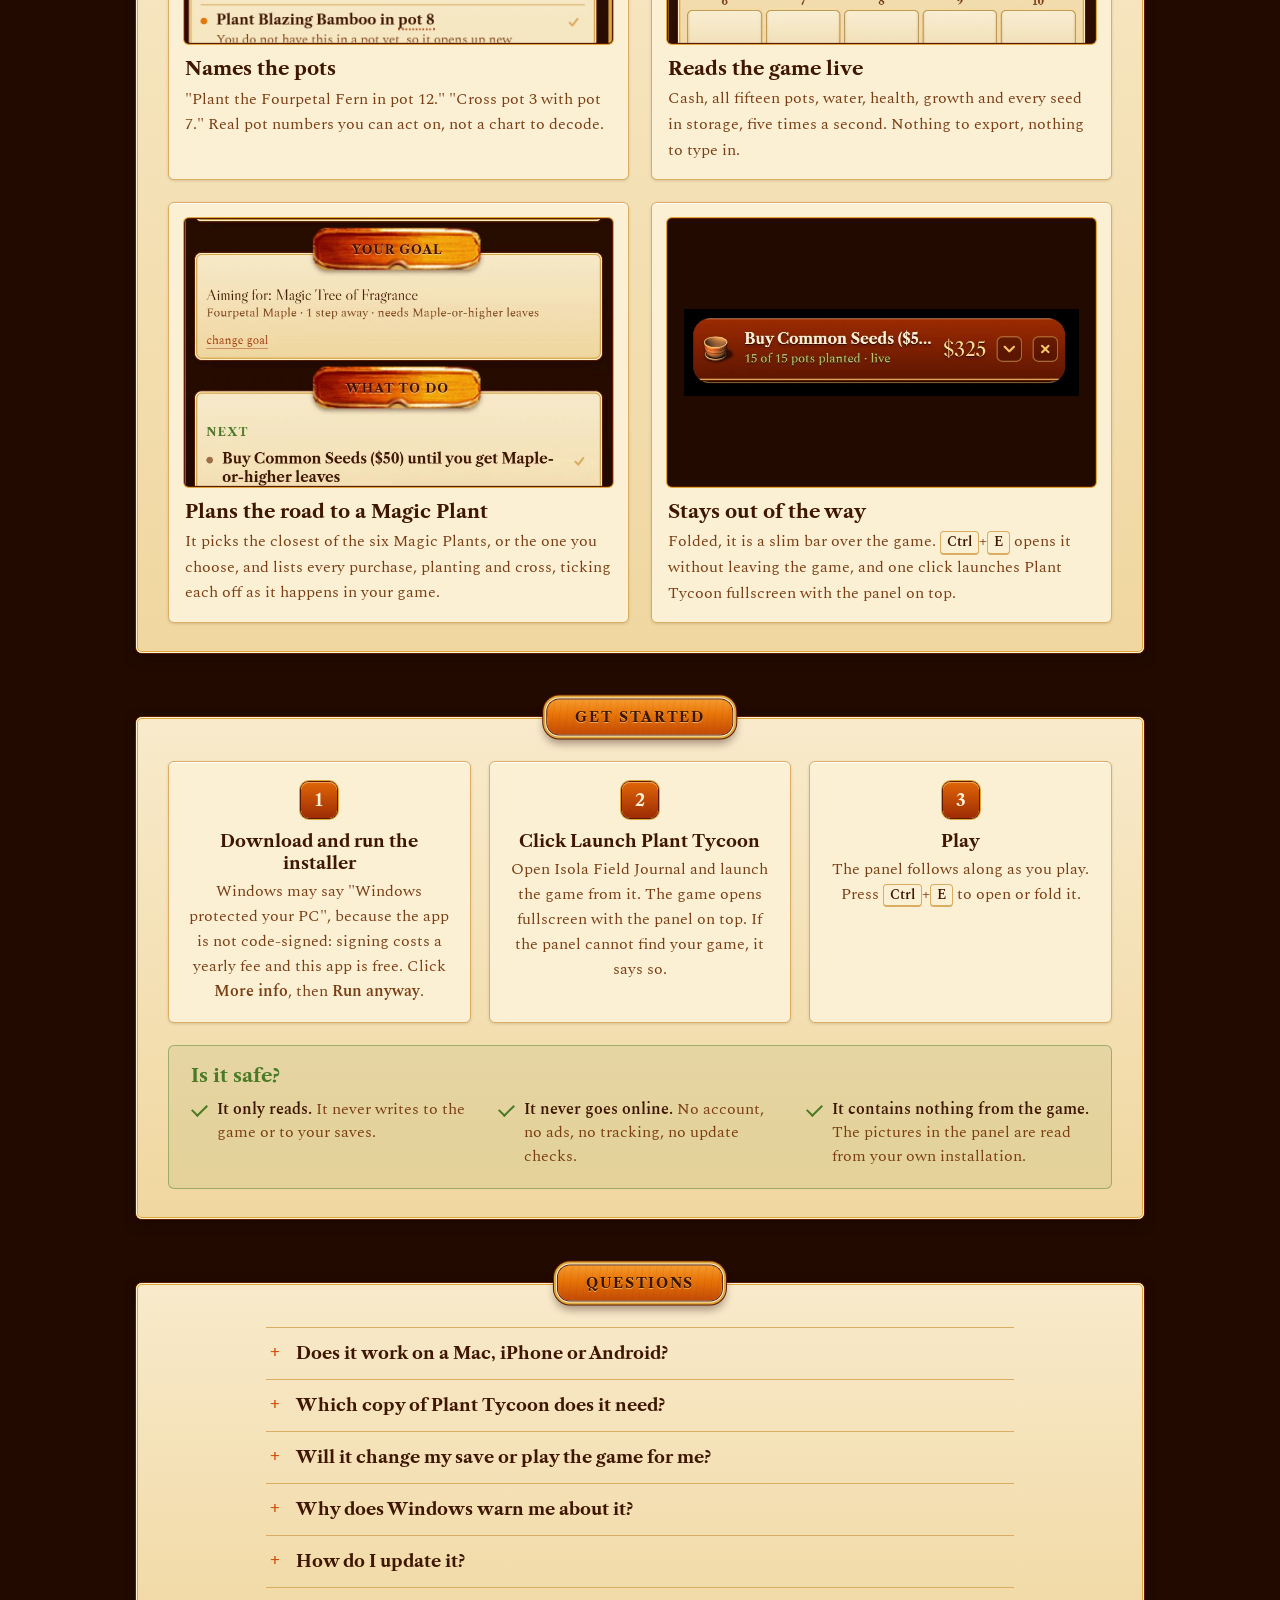
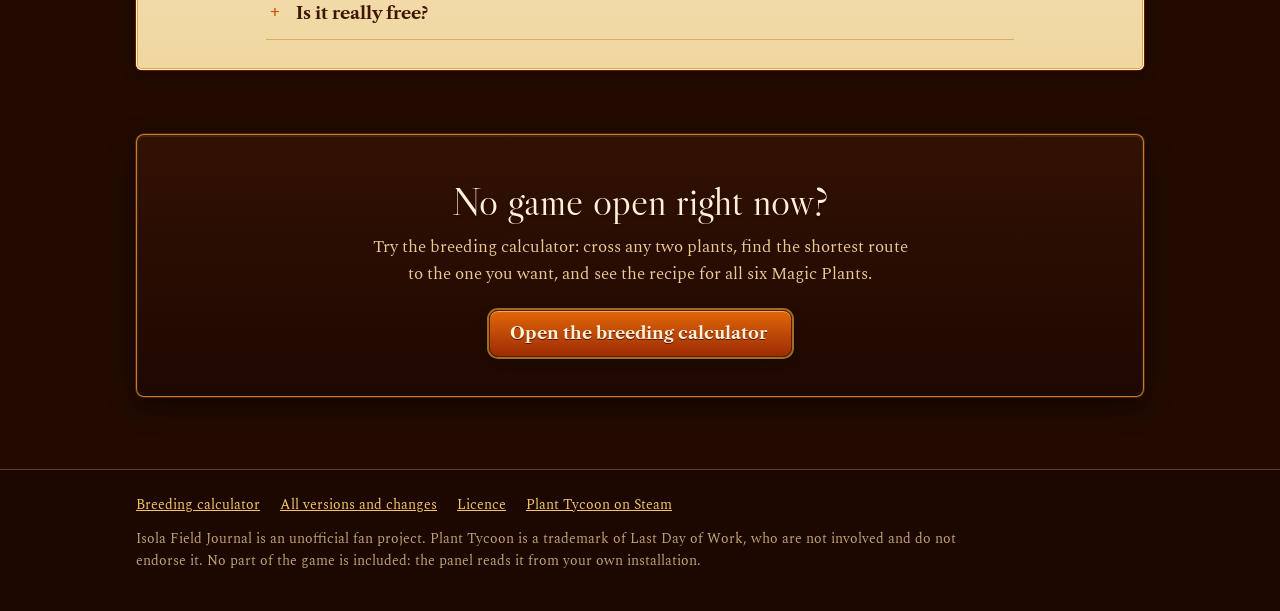
==== commit 1d032f07: "Music: the hero loop gets an original tune (muted until the speaker button), plus a 47-second promo " ====
--- a/index.html
+++ b/index.html
@@ -60,8 +60,12 @@
                aria-label="Real play: the folded panel sits beside Plant Tycoon, Ctrl+E opens it, and clicking pots shows each plant with its water and health.">
           <source src="media/hero.mp4" type="video/mp4">
         </video>
+        <button class="sound" id="heroSound" type="button" aria-pressed="false" aria-label="Play the music">
+          <svg class="sound-off" viewBox="0 0 24 24" width="20" height="20" aria-hidden="true"><path d="M4 9.5h3.5L12 5.5v13L7.5 14.5H4z" fill="currentColor"/><path d="M16 9.5l5 5M21 9.5l-5 5" fill="none" stroke="currentColor" stroke-width="2" stroke-linecap="round"/></svg>
+          <svg class="sound-on" viewBox="0 0 24 24" width="20" height="20" aria-hidden="true"><path d="M4 9.5h3.5L12 5.5v13L7.5 14.5H4z" fill="currentColor"/><path d="M15.5 9a4.2 4.2 0 0 1 0 6M18.2 6.5a8 8 0 0 1 0 11" fill="none" stroke="currentColor" stroke-width="2" stroke-linecap="round"/></svg>
+        </button>
       </div>
-      <figcaption>Recorded in a real game: <kbd>Ctrl</kbd>+<kbd>E</kbd> opens the panel, and a click shows a plant's water and health.</figcaption>
+      <figcaption>Recorded in a real game: <kbd>Ctrl</kbd>+<kbd>E</kbd> opens the panel, and a click shows a plant's water and health. Tap the speaker for the music, or <a href="media/promo.mp4">watch the 47-second tour</a>.</figcaption>
     </figure>
   </section>
 
--- a/site.css
+++ b/site.css
@@ -210,8 +210,38 @@
     0 0 0 5px var(--rim-dark), 0 18px 40px rgba(0, 0, 0, .55);
 }
 .frame img, .frame video { width: 100%; }
-.hero-media .frame { max-width: 520px; }
+.hero-media .frame { max-width: 520px; position: relative; }
+
+/* The music button on the video: muted until the visitor asks for sound. */
+.sound {
+  position: absolute;
+  right: 12px;
+  bottom: 12px;
+  width: 42px;
+  height: 42px;
+  padding: 0;
+  display: grid;
+  place-items: center;
+  border-radius: 50%;
+  border: 1px solid rgba(221, 167, 59, .85);
+  background: rgba(42, 14, 2, .78);
+  color: var(--brass-light);
+  cursor: pointer;
+  box-shadow: 0 2px 8px rgba(0, 0, 0, .45);
+  transition: scale .15s ease-out, background-color .15s ease-out;
+}
+.sound:hover { background: rgba(93, 26, 0, .92); color: var(--rim-light); }
+.sound:active { scale: .96; }
+.sound svg {
+  grid-area: 1 / 1;
+  transition-property: opacity, scale, filter;
+  transition-duration: 300ms;
+  transition-timing-function: cubic-bezier(0.2, 0, 0, 1);
+}
+.sound .sound-on, .sound[aria-pressed="true"] .sound-off { opacity: 0; scale: .25; filter: blur(4px); }
+.sound[aria-pressed="true"] .sound-on { opacity: 1; scale: 1; filter: blur(0); }
 .hero-media figcaption { margin-top: 16px; text-align: center; font-size: 14px; line-height: 1.6; color: var(--on-ground-soft); }
+.hero-media figcaption a { color: var(--brass-light); }
 
 /* ---- plates: paper with the plaque's rim, the title mounted on its top edge ---- */
 .plate {
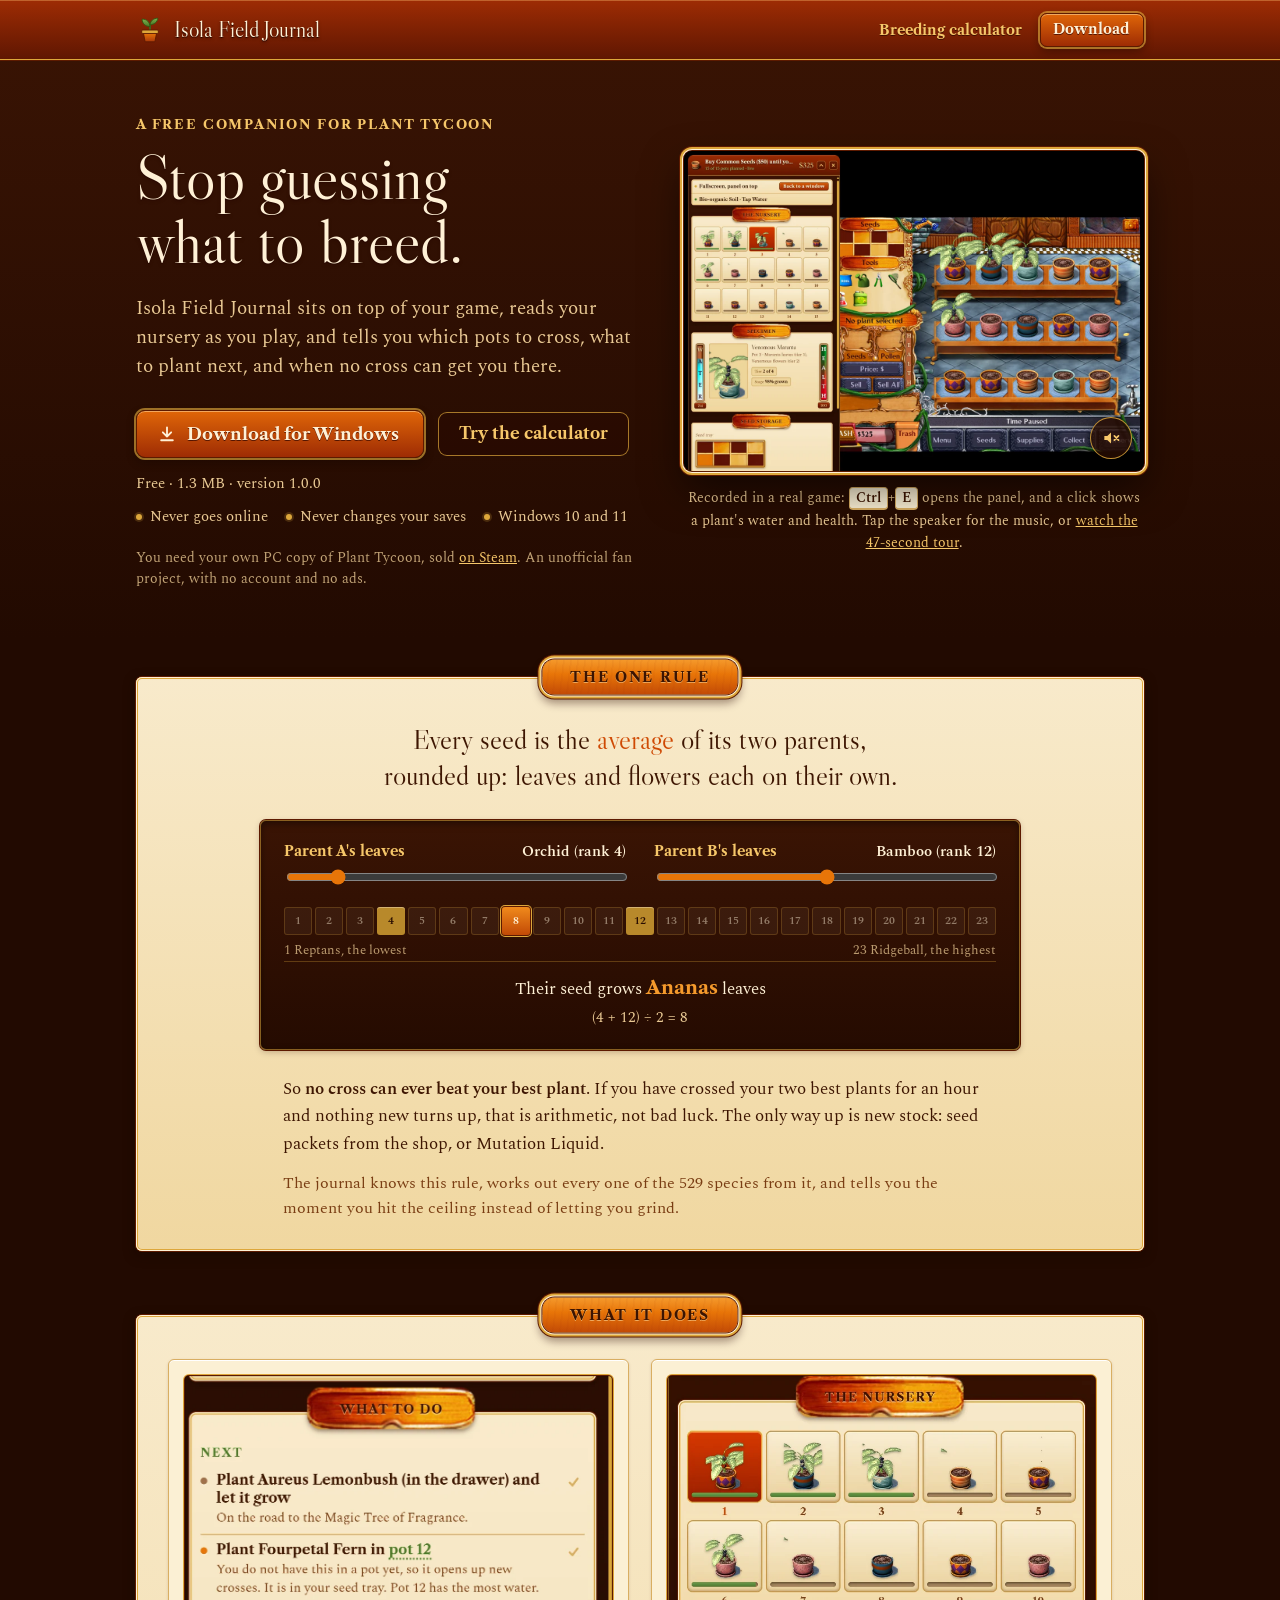
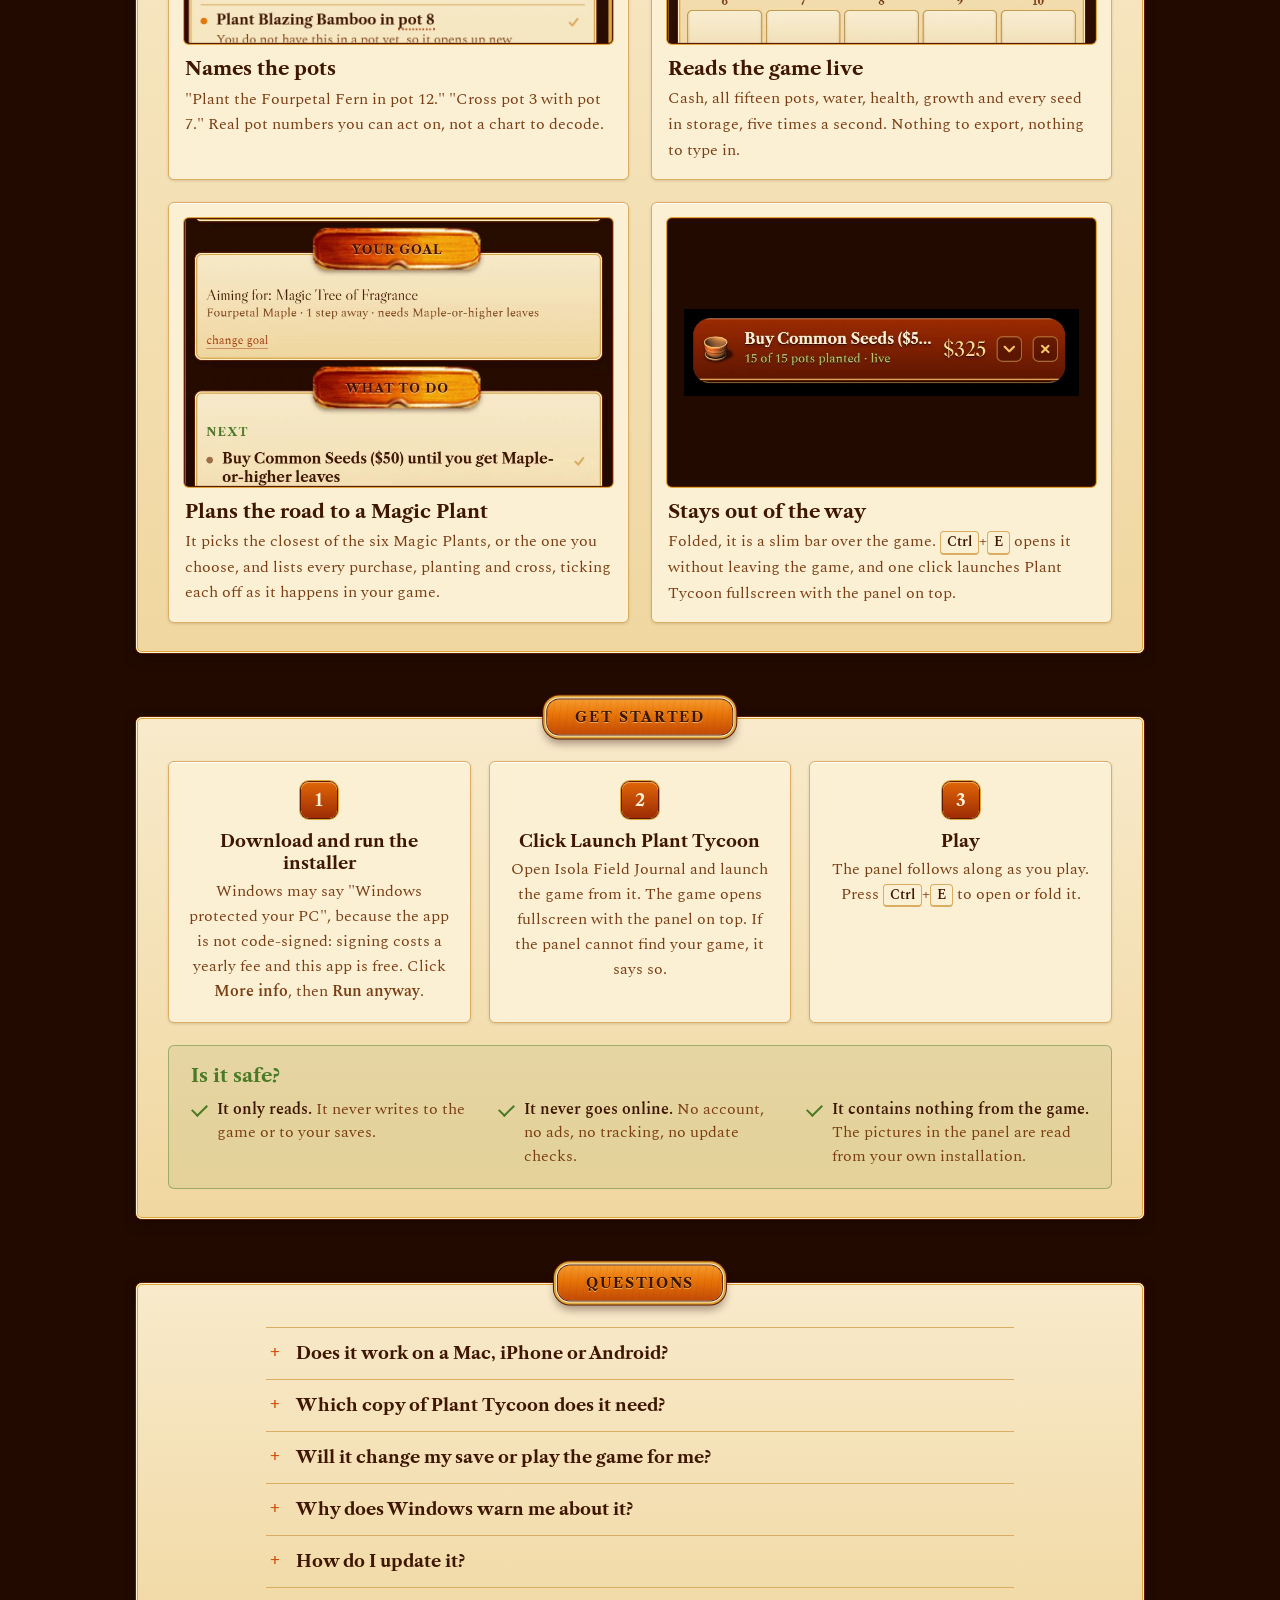
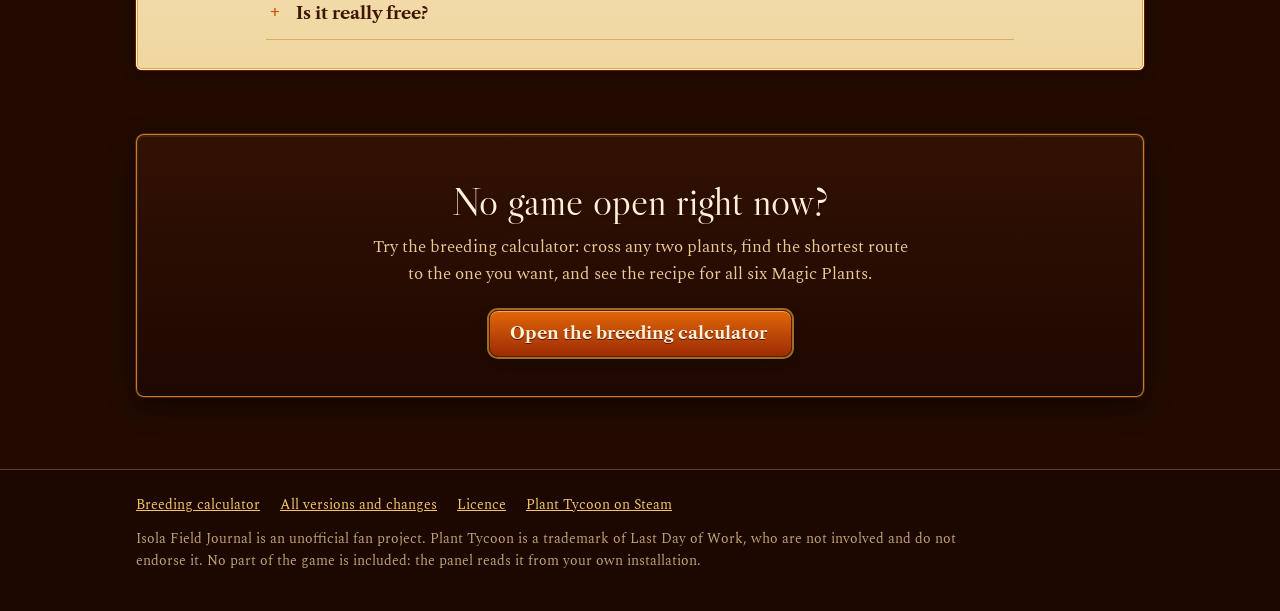
==== commit 17041249: "FAQ: say which copy the app was built on, instead of claiming Steam testing; small print no longer i" ====
--- a/index.html
+++ b/index.html
@@ -52,7 +52,7 @@
         <li>Windows 10 and 11</li>
       </ul>
       <p class="only-small">On your phone? The app runs on a Windows PC, so open this page there. The <a href="calculator.html">breeding calculator</a> works right here.</p>
-      <p class="fineprint">You need your own copy of <a href="https://store.steampowered.com/app/16120/Plant_Tycoon/">Plant Tycoon on Steam</a>. An unofficial fan project, with no account and no ads.</p>
+      <p class="fineprint">You need your own PC copy of Plant Tycoon, sold <a href="https://store.steampowered.com/app/16120/Plant_Tycoon/">on Steam</a>. An unofficial fan project, with no account and no ads.</p>
     </div>
     <figure class="hero-media">
       <div class="frame">
@@ -164,7 +164,7 @@
       </details>
       <details>
         <summary>Which copy of Plant Tycoon does it need?</summary>
-        <p>It is tested with the Steam version. Other PC copies installed in the usual places should work too; if the panel cannot find the game, it tells you where it looked.</p>
+        <p>It was built on the standalone PC version, and it also looks for the game in your Steam libraries on every drive. If it cannot find your copy, it tells you where it looked.</p>
       </details>
       <details>
         <summary>Will it change my save or play the game for me?</summary>
